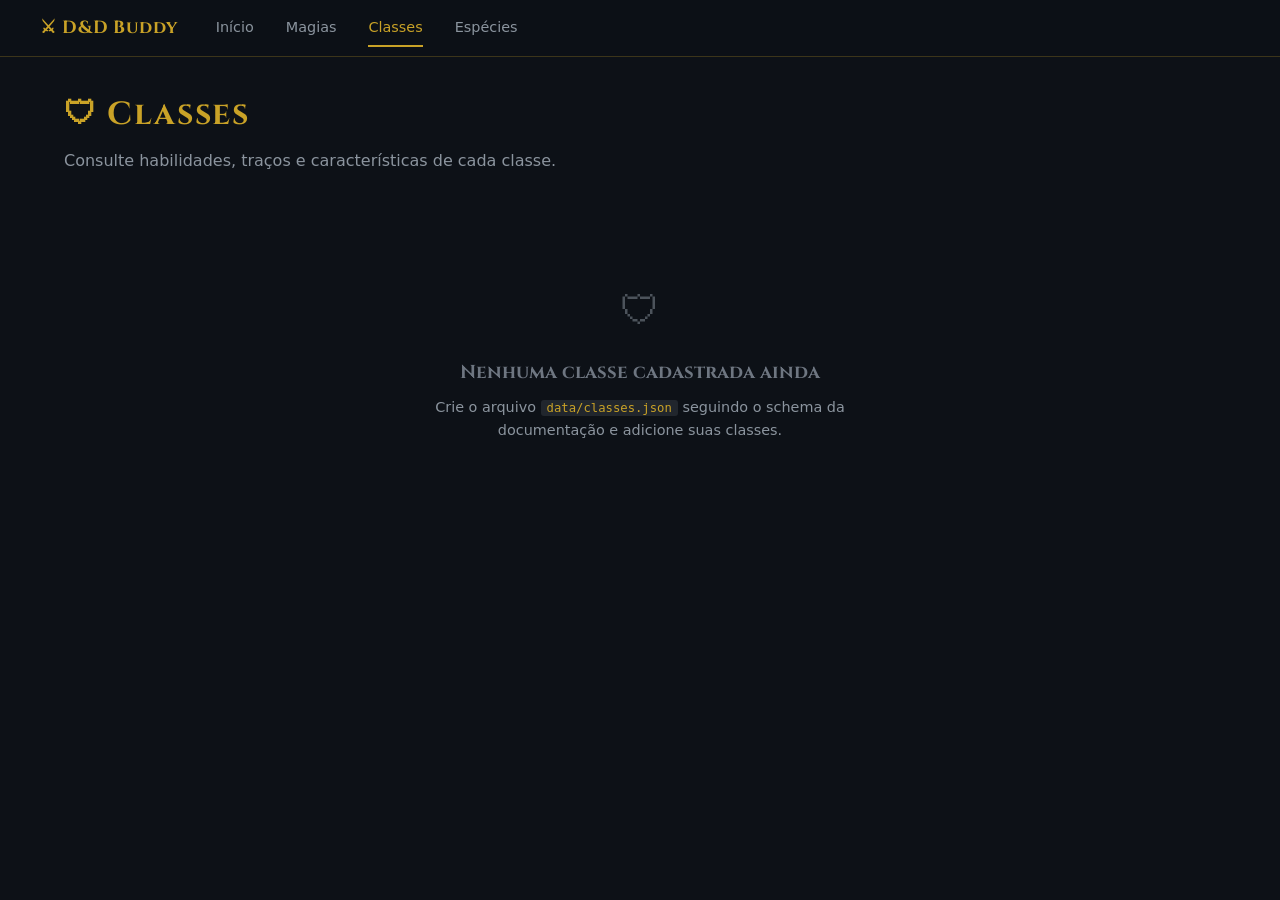
==== classes.html @ dc464db0 "feat: create site structure with spells" ====
<!DOCTYPE html>
<html lang="pt-BR">
<head>
  <meta charset="UTF-8">
  <meta name="viewport" content="width=device-width, initial-scale=1.0">
  <title>Classes — D&D Buddy</title>
  <link rel="stylesheet" href="css/style.css">
</head>
<body>
  <nav>
    <div class="nav-inner">
      <a href="index.html" class="nav-logo">⚔ D&D Buddy</a>
      <div class="nav-links">
        <a href="index.html" class="nav-link" data-page="inicio">Início</a>
        <a href="magias.html" class="nav-link" data-page="magias">Magias</a>
        <a href="classes.html" class="nav-link" data-page="classes">Classes</a>
        <a href="especies.html" class="nav-link" data-page="especies">Espécies</a>
      </div>
      <a href="index.html#favoritos" class="nav-fav-badge hidden" id="nav-fav-badge">
        ★ <span class="fav-count">0</span>
      </a>
    </div>
  </nav>

  <main>
    <h1 class="page-title">🛡 Classes</h1>
    <p class="page-subtitle">Consulte habilidades, traços e características de cada classe.</p>

    <div class="filters" id="filters">
      <input type="search" id="search" class="search-input" placeholder="Buscar por nome...">
      <button id="filter-favs" class="filter-fav-btn">☆ Apenas favoritos</button>
      <p class="results-count" id="results-count"></p>
    </div>

    <div class="cards-grid" id="cards-grid">
      <div class="loading">Carregando classes <span class="spinner"></span></div>
    </div>
  </main>

  <div class="modal-overlay" id="modal-overlay" role="dialog" aria-modal="true" aria-labelledby="modal-title">
    <div class="modal">
      <button class="modal-close" id="modal-close" aria-label="Fechar">✕</button>
      <h2 class="modal-title" id="modal-title"></h2>
      <div class="modal-badges" id="modal-badges"></div>
      <hr class="modal-divider">
      <p class="modal-description" id="modal-description"></p>
      <div class="modal-stats" id="modal-stats"></div>
      <div class="modal-tracos" id="modal-tracos"></div>
      <button class="modal-fav-btn" id="modal-fav-btn"></button>
    </div>
  </div>

  <script src="js/utils.js"></script>
  <script src="js/classes.js"></script>
</body>
</html>
---- css/style.css ----
@import url('https://fonts.googleapis.com/css2?family=Cinzel:wght@400;600;700&display=swap');

:root {
  --bg: #0d1117;
  --bg-card: #161b22;
  --bg-elevated: #21262d;
  --bg-modal: #1c2128;
  --gold: #c9a227;
  --gold-dim: rgba(201, 162, 39, 0.3);
  --red: #9b2335;
  --text: #e6edf3;
  --text-muted: #8b949e;
  --text-dim: #6e7681;
  --border: #30363d;
  --border-gold: rgba(201, 162, 39, 0.25);
  --shadow-gold: 0 0 20px rgba(201, 162, 39, 0.15);
  --radius: 8px;
  --radius-sm: 4px;
  --font-title: 'Cinzel', Georgia, serif;
  --font-body: -apple-system, BlinkMacSystemFont, 'Segoe UI', system-ui, sans-serif;
  --transition: 0.2s ease;
}

*, *::before, *::after { box-sizing: border-box; margin: 0; padding: 0; }
html { scroll-behavior: smooth; }
body {
  background: var(--bg);
  color: var(--text);
  font-family: var(--font-body);
  min-height: 100vh;
  line-height: 1.6;
}

/* ── Nav ── */
nav {
  background: rgba(13, 17, 23, 0.97);
  border-bottom: 1px solid var(--border-gold);
  backdrop-filter: blur(8px);
  position: sticky;
  top: 0;
  z-index: 100;
  padding: 0 24px;
}

.nav-inner {
  max-width: 1200px;
  margin: 0 auto;
  display: flex;
  align-items: center;
  height: 56px;
  gap: 8px;
}

.nav-logo {
  font-family: var(--font-title);
  font-weight: 700;
  font-size: 1.1rem;
  color: var(--gold);
  text-decoration: none;
  margin-right: 16px;
  letter-spacing: 0.05em;
  white-space: nowrap;
}
.nav-logo:hover { color: #e8c040; }

.nav-links { display: flex; gap: 4px; flex: 1; }

.nav-link {
  color: var(--text-muted);
  text-decoration: none;
  padding: 6px 14px;
  border-radius: var(--radius-sm);
  font-size: 0.9rem;
  transition: color var(--transition), background var(--transition);
  position: relative;
  white-space: nowrap;
}
.nav-link:hover { color: var(--text); background: var(--bg-elevated); }
.nav-link.active { color: var(--gold); }
.nav-link.active::after {
  content: '';
  position: absolute;
  bottom: -1px;
  left: 14px;
  right: 14px;
  height: 2px;
  background: var(--gold);
}

.nav-fav-badge {
  margin-left: auto;
  background: var(--bg-elevated);
  border: 1px solid var(--border-gold);
  color: var(--gold);
  font-size: 0.8rem;
  padding: 4px 12px;
  border-radius: 20px;
  text-decoration: none;
  display: flex;
  align-items: center;
  gap: 6px;
  transition: all var(--transition);
  white-space: nowrap;
}
.nav-fav-badge:hover { background: var(--gold); color: var(--bg); }
.nav-fav-badge.hidden { display: none; }

/* ── Page Layout ── */
main {
  max-width: 1200px;
  margin: 0 auto;
  padding: 32px 24px;
}

.page-title {
  font-family: var(--font-title);
  font-size: 2rem;
  font-weight: 700;
  color: var(--gold);
  margin-bottom: 8px;
  letter-spacing: 0.05em;
}
.page-subtitle { color: var(--text-muted); margin-bottom: 24px; }

/* ── Filters ── */
.filters {
  display: flex;
  flex-wrap: wrap;
  gap: 10px;
  margin-bottom: 24px;
  align-items: center;
}

.search-input {
  flex: 1;
  min-width: 200px;
  background: var(--bg-elevated);
  border: 1px solid var(--border);
  color: var(--text);
  padding: 10px 16px;
  border-radius: var(--radius-sm);
  font-size: 0.9rem;
  font-family: var(--font-body);
  transition: border-color var(--transition);
  outline: none;
}
.search-input::placeholder { color: var(--text-dim); }
.search-input:focus { border-color: var(--gold-dim); }

.filter-select {
  background: var(--bg-elevated);
  border: 1px solid var(--border);
  color: var(--text);
  padding: 10px 14px;
  border-radius: var(--radius-sm);
  font-size: 0.85rem;
  font-family: var(--font-body);
  cursor: pointer;
  outline: none;
  transition: border-color var(--transition);
}
.filter-select:focus { border-color: var(--gold-dim); }
.filter-select option { background: var(--bg-elevated); }

.filter-fav-btn {
  background: var(--bg-elevated);
  border: 1px solid var(--border);
  color: var(--text-muted);
  padding: 10px 16px;
  border-radius: var(--radius-sm);
  font-size: 0.85rem;
  cursor: pointer;
  transition: all var(--transition);
  display: flex;
  align-items: center;
  gap: 6px;
  white-space: nowrap;
}
.filter-fav-btn:hover { border-color: var(--gold-dim); color: var(--gold); }
.filter-fav-btn.active { background: rgba(201, 162, 39, 0.1); border-color: var(--gold); color: var(--gold); }

.results-count { color: var(--text-dim); font-size: 0.85rem; width: 100%; }

/* ── Cards Grid ── */
.cards-grid {
  display: grid;
  grid-template-columns: repeat(auto-fill, minmax(280px, 1fr));
  gap: 16px;
}

.card {
  background: var(--bg-card);
  border: 1px solid var(--border-gold);
  border-radius: var(--radius);
  padding: 16px;
  cursor: pointer;
  transition: all var(--transition);
  display: flex;
  flex-direction: column;
  gap: 10px;
}
.card:hover {
  border-color: var(--gold);
  box-shadow: var(--shadow-gold);
  transform: translateY(-2px);
}

.card-header {
  display: flex;
  align-items: flex-start;
  justify-content: space-between;
  gap: 8px;
}

.card-title {
  font-family: var(--font-title);
  font-size: 0.95rem;
  font-weight: 600;
  color: var(--text);
  flex: 1;
  line-height: 1.3;
}

.fav-btn {
  background: none;
  border: none;
  cursor: pointer;
  font-size: 1.1rem;
  color: var(--text-dim);
  padding: 0 4px;
  line-height: 1;
  transition: color var(--transition), transform var(--transition);
  flex-shrink: 0;
}
.fav-btn:hover { color: var(--gold); transform: scale(1.2); }
.fav-btn.active { color: var(--gold); }

.card-badges { display: flex; flex-wrap: wrap; gap: 6px; }

.card-meta { color: var(--text-muted); font-size: 0.8rem; line-height: 1.4; }
.card-meta strong { color: var(--text-dim); font-weight: 500; }

/* ── Badges ── */
.badge {
  display: inline-block;
  font-size: 0.7rem;
  font-weight: 600;
  padding: 2px 8px;
  border-radius: 20px;
  letter-spacing: 0.03em;
  border: 1px solid currentColor;
}
.badge-abjuracao   { color: #60a5fa; background: rgba(96, 165, 250, 0.1); }
.badge-adivinhacao { color: #22d3ee; background: rgba(34, 211, 238, 0.1); }
.badge-conjuracao  { color: #34d399; background: rgba(52, 211, 153, 0.1); }
.badge-encantamento { color: #c084fc; background: rgba(192, 132, 252, 0.1); }
.badge-evocacao    { color: #fb923c; background: rgba(251, 146, 60, 0.1); }
.badge-ilusao      { color: #2dd4bf; background: rgba(45, 212, 191, 0.1); }
.badge-necromancia { color: #a3a3a3; background: rgba(163, 163, 163, 0.1); }
.badge-transmutacao { color: #facc15; background: rgba(250, 204, 21, 0.1); }
.badge-default     { color: var(--text-muted); background: rgba(139, 148, 158, 0.1); }

.badge-circulo   { color: var(--gold); background: rgba(201, 162, 39, 0.1); border-color: var(--gold-dim); }
.badge-circulo-0 { color: var(--text-muted); background: rgba(139, 148, 158, 0.08); border-color: var(--border); }

/* ── Modal ── */
.modal-overlay {
  position: fixed;
  inset: 0;
  background: rgba(0, 0, 0, 0.75);
  z-index: 200;
  display: flex;
  align-items: center;
  justify-content: center;
  padding: 24px;
  backdrop-filter: blur(4px);
  opacity: 0;
  pointer-events: none;
  transition: opacity var(--transition);
}
.modal-overlay.open { opacity: 1; pointer-events: all; }

.modal {
  background: var(--bg-modal);
  border: 1px solid var(--border-gold);
  border-radius: var(--radius);
  box-shadow: var(--shadow-gold);
  max-width: 640px;
  width: 100%;
  max-height: 90vh;
  overflow-y: auto;
  padding: 28px;
  transform: translateY(16px);
  transition: transform var(--transition);
  position: relative;
}
.modal-overlay.open .modal { transform: translateY(0); }

.modal-close {
  position: absolute;
  top: 16px;
  right: 16px;
  background: none;
  border: none;
  color: var(--text-muted);
  font-size: 1.1rem;
  cursor: pointer;
  padding: 4px 8px;
  border-radius: var(--radius-sm);
  transition: all var(--transition);
  line-height: 1;
}
.modal-close:hover { color: var(--text); background: var(--bg-elevated); }

.modal-title {
  font-family: var(--font-title);
  font-size: 1.4rem;
  font-weight: 700;
  color: var(--gold);
  margin-bottom: 12px;
  padding-right: 40px;
  line-height: 1.3;
}

.modal-badges { display: flex; flex-wrap: wrap; gap: 6px; margin-bottom: 20px; }

.modal-divider { border: none; border-top: 1px solid var(--border); margin: 20px 0; }

.modal-description {
  color: var(--text);
  font-size: 0.9rem;
  line-height: 1.75;
  margin-bottom: 20px;
}

.modal-stats {
  display: grid;
  grid-template-columns: repeat(auto-fit, minmax(140px, 1fr));
  gap: 10px;
  margin-bottom: 16px;
}

.modal-stat {
  background: var(--bg-elevated);
  border-radius: var(--radius-sm);
  padding: 10px 14px;
}
.modal-stat-label {
  font-size: 0.68rem;
  text-transform: uppercase;
  letter-spacing: 0.08em;
  color: var(--text-dim);
  margin-bottom: 4px;
}
.modal-stat-value { font-size: 0.88rem; color: var(--text); font-weight: 500; }

.modal-tracos { margin-top: 16px; }
.modal-tracos-title {
  font-family: var(--font-title);
  font-size: 0.8rem;
  color: var(--text-dim);
  text-transform: uppercase;
  letter-spacing: 0.08em;
  margin-bottom: 10px;
}
.modal-traco {
  padding: 10px 14px;
  background: var(--bg-elevated);
  border-radius: var(--radius-sm);
  margin-bottom: 6px;
}
.modal-traco-nome { color: var(--gold); font-size: 0.85rem; font-weight: 600; margin-bottom: 4px; }
.modal-traco-desc { color: var(--text-muted); font-size: 0.82rem; line-height: 1.5; }

.modal-fav-btn {
  display: flex;
  align-items: center;
  gap: 8px;
  background: var(--bg-elevated);
  border: 1px solid var(--border);
  color: var(--text-muted);
  padding: 10px 18px;
  border-radius: var(--radius-sm);
  cursor: pointer;
  font-size: 0.85rem;
  font-family: var(--font-body);
  transition: all var(--transition);
  margin-top: 4px;
}
.modal-fav-btn:hover { border-color: var(--gold-dim); color: var(--gold); }
.modal-fav-btn.active { background: rgba(201, 162, 39, 0.1); border-color: var(--gold); color: var(--gold); }

/* ── Empty State ── */
.empty-state {
  text-align: center;
  padding: 80px 24px;
  color: var(--text-muted);
}
.empty-state-icon { font-size: 2.5rem; margin-bottom: 16px; opacity: 0.5; }
.empty-state h3 { font-family: var(--font-title); color: var(--text-dim); margin-bottom: 8px; }
.empty-state p { font-size: 0.9rem; max-width: 420px; margin: 0 auto; line-height: 1.6; }
.empty-state code { background: var(--bg-elevated); padding: 1px 6px; border-radius: 3px; font-size: 0.85em; color: var(--gold); }

/* ── Index hero ── */
.hero {
  text-align: center;
  padding: 64px 24px 48px;
  background: radial-gradient(ellipse at center top, rgba(201, 162, 39, 0.07) 0%, transparent 60%);
}
.hero-title {
  font-family: var(--font-title);
  font-size: 3rem;
  font-weight: 700;
  color: var(--gold);
  letter-spacing: 0.1em;
  margin-bottom: 12px;
}
.hero-divider { border: none; border-top: 1px solid var(--border-gold); margin: 32px auto; max-width: 300px; }
.hero-subtitle { color: var(--text-muted); font-size: 1rem; max-width: 500px; margin: 0 auto; }

.nav-cards {
  display: grid;
  grid-template-columns: repeat(auto-fit, minmax(240px, 1fr));
  gap: 20px;
  margin-bottom: 48px;
}
.nav-card {
  background: var(--bg-card);
  border: 1px solid var(--border-gold);
  border-radius: var(--radius);
  padding: 28px 24px;
  text-decoration: none;
  color: var(--text);
  transition: all var(--transition);
  display: flex;
  flex-direction: column;
  gap: 10px;
}
.nav-card:hover {
  border-color: var(--gold);
  box-shadow: var(--shadow-gold);
  transform: translateY(-3px);
}
.nav-card-icon { font-size: 1.8rem; }
.nav-card-title { font-family: var(--font-title); font-size: 1.2rem; color: var(--gold); }
.nav-card-desc { color: var(--text-muted); font-size: 0.85rem; line-height: 1.5; }

.section-title {
  font-family: var(--font-title);
  font-size: 1rem;
  color: var(--text-muted);
  text-transform: uppercase;
  letter-spacing: 0.08em;
  margin-bottom: 16px;
  padding-bottom: 8px;
  border-bottom: 1px solid var(--border);
}

.fav-recent-list { display: flex; flex-direction: column; gap: 8px; }
.fav-recent-item {
  background: var(--bg-card);
  border: 1px solid var(--border);
  border-radius: var(--radius-sm);
  padding: 12px 16px;
  text-decoration: none;
  color: var(--text);
  display: flex;
  align-items: center;
  gap: 12px;
  font-size: 0.9rem;
  transition: all var(--transition);
}
.fav-recent-item:hover { border-color: var(--border-gold); background: var(--bg-elevated); }
.fav-recent-item-star { color: var(--gold); flex-shrink: 0; }
.fav-recent-item-type {
  font-size: 0.75rem;
  color: var(--text-dim);
  margin-left: auto;
  background: var(--bg-elevated);
  padding: 2px 8px;
  border-radius: 20px;
  flex-shrink: 0;
}

/* ── Loading ── */
.loading {
  text-align: center;
  padding: 80px 24px;
  color: var(--text-muted);
  grid-column: 1 / -1;
  display: flex;
  align-items: center;
  justify-content: center;
  gap: 12px;
}
.spinner {
  display: inline-block;
  width: 20px;
  height: 20px;
  border: 2px solid var(--border);
  border-top-color: var(--gold);
  border-radius: 50%;
  animation: spin 0.8s linear infinite;
}
@keyframes spin { to { transform: rotate(360deg); } }

/* ── Scrollbar ── */
::-webkit-scrollbar { width: 6px; height: 6px; }
::-webkit-scrollbar-track { background: var(--bg); }
::-webkit-scrollbar-thumb { background: var(--border); border-radius: 3px; }
::-webkit-scrollbar-thumb:hover { background: var(--text-dim); }

/* ── Responsive ── */
@media (max-width: 640px) {
  .hero-title { font-size: 2rem; }
  .nav-logo { font-size: 0.95rem; }
  .nav-link { padding: 6px 10px; font-size: 0.85rem; }
  .filters { flex-direction: column; }
  .search-input, .filter-select, .filter-fav-btn { width: 100%; }
  .modal { padding: 20px; }
  .modal-stats { grid-template-columns: 1fr 1fr; }
  nav { padding: 0 16px; }
  main { padding: 24px 16px; }
}
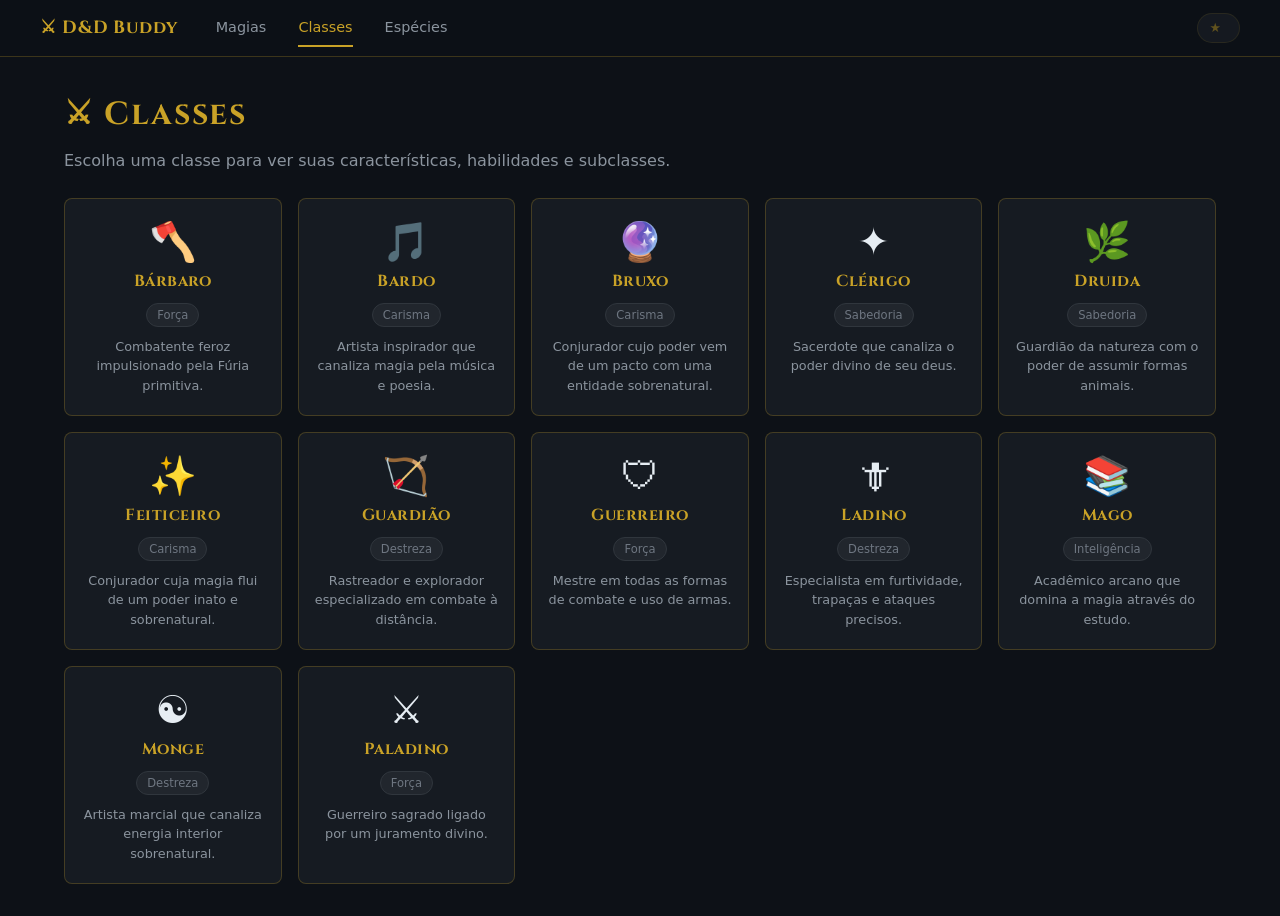
==== commit 0078fc70: "feat: create classes pages" ====
--- a/classes.html
+++ b/classes.html
@@ -11,44 +11,21 @@
     <div class="nav-inner">
       <a href="index.html" class="nav-logo">⚔ D&D Buddy</a>
       <div class="nav-links">
-        <a href="index.html" class="nav-link" data-page="inicio">Início</a>
         <a href="magias.html" class="nav-link" data-page="magias">Magias</a>
         <a href="classes.html" class="nav-link" data-page="classes">Classes</a>
         <a href="especies.html" class="nav-link" data-page="especies">Espécies</a>
       </div>
-      <a href="index.html#favoritos" class="nav-fav-badge hidden" id="nav-fav-badge">
-        ★ <span class="fav-count">0</span>
+      <a href="favoritos.html" class="nav-fav-badge" id="nav-fav-badge">
+        ★ <span class="fav-count"></span>
       </a>
     </div>
   </nav>
 
   <main>
-    <h1 class="page-title">🛡 Classes</h1>
-    <p class="page-subtitle">Consulte habilidades, traços e características de cada classe.</p>
-
-    <div class="filters" id="filters">
-      <input type="search" id="search" class="search-input" placeholder="Buscar por nome...">
-      <button id="filter-favs" class="filter-fav-btn">☆ Apenas favoritos</button>
-      <p class="results-count" id="results-count"></p>
-    </div>
-
-    <div class="cards-grid" id="cards-grid">
-      <div class="loading">Carregando classes <span class="spinner"></span></div>
-    </div>
+    <h1 class="page-title">⚔ Classes</h1>
+    <p class="page-subtitle">Escolha uma classe para ver suas características, habilidades e subclasses.</p>
+    <div class="class-grid" id="class-grid"></div>
   </main>
-
-  <div class="modal-overlay" id="modal-overlay" role="dialog" aria-modal="true" aria-labelledby="modal-title">
-    <div class="modal">
-      <button class="modal-close" id="modal-close" aria-label="Fechar">✕</button>
-      <h2 class="modal-title" id="modal-title"></h2>
-      <div class="modal-badges" id="modal-badges"></div>
-      <hr class="modal-divider">
-      <p class="modal-description" id="modal-description"></p>
-      <div class="modal-stats" id="modal-stats"></div>
-      <div class="modal-tracos" id="modal-tracos"></div>
-      <button class="modal-fav-btn" id="modal-fav-btn"></button>
-    </div>
-  </div>
 
   <script src="js/utils.js"></script>
   <script src="js/classes.js"></script>
--- a/css/style.css
+++ b/css/style.css
@@ -22,7 +22,7 @@
 }
 
 *, *::before, *::after { box-sizing: border-box; margin: 0; padding: 0; }
-html { scroll-behavior: smooth; }
+html { scroll-behavior: smooth; overflow-x: clip; }
 body {
   background: var(--bg);
   color: var(--text);
@@ -103,7 +103,8 @@
   white-space: nowrap;
 }
 .nav-fav-badge:hover { background: var(--gold); color: var(--bg); }
-.nav-fav-badge.hidden { display: none; }
+.nav-fav-badge.empty { opacity: 0.45; }
+.nav-fav-badge.empty:hover { opacity: 1; background: var(--bg-elevated); color: var(--gold); }
 
 /* ── Page Layout ── */
 main {
@@ -317,9 +318,16 @@
   font-size: 1.4rem;
   font-weight: 700;
   color: var(--gold);
+  line-height: 1.3;
+  flex: 1;
+}
+
+.modal-title-row {
+  display: flex;
+  align-items: flex-start;
+  gap: 10px;
   margin-bottom: 12px;
   padding-right: 40px;
-  line-height: 1.3;
 }
 
 .modal-badges { display: flex; flex-wrap: wrap; gap: 6px; margin-bottom: 20px; }
@@ -373,22 +381,18 @@
 .modal-traco-desc { color: var(--text-muted); font-size: 0.82rem; line-height: 1.5; }
 
 .modal-fav-btn {
-  display: flex;
-  align-items: center;
-  gap: 8px;
-  background: var(--bg-elevated);
-  border: 1px solid var(--border);
-  color: var(--text-muted);
-  padding: 10px 18px;
-  border-radius: var(--radius-sm);
+  background: none;
+  border: none;
   cursor: pointer;
-  font-size: 0.85rem;
-  font-family: var(--font-body);
-  transition: all var(--transition);
-  margin-top: 4px;
-}
-.modal-fav-btn:hover { border-color: var(--gold-dim); color: var(--gold); }
-.modal-fav-btn.active { background: rgba(201, 162, 39, 0.1); border-color: var(--gold); color: var(--gold); }
+  font-size: 1.5rem;
+  color: var(--text-dim);
+  padding: 0 2px;
+  line-height: 1;
+  transition: color var(--transition), transform var(--transition);
+  flex-shrink: 0;
+}
+.modal-fav-btn:hover { color: var(--gold); transform: scale(1.15); }
+.modal-fav-btn.active { color: var(--gold); }
 
 /* ── Empty State ── */
 .empty-state {
@@ -504,6 +508,194 @@
 }
 @keyframes spin { to { transform: rotate(360deg); } }
 
+/* ── Favorites page ── */
+.fav-section { margin-bottom: 40px; }
+.fav-section:last-child { margin-bottom: 0; }
+
+/* ── Class menu ── */
+.class-grid {
+  display: grid;
+  grid-template-columns: repeat(auto-fill, minmax(180px, 1fr));
+  gap: 16px;
+}
+
+.class-card {
+  background: var(--bg-card);
+  border: 1px solid var(--border-gold);
+  border-radius: var(--radius);
+  padding: 24px 16px 20px;
+  text-decoration: none;
+  color: var(--text);
+  display: flex;
+  flex-direction: column;
+  align-items: center;
+  text-align: center;
+  gap: 8px;
+  transition: all var(--transition);
+  cursor: pointer;
+}
+.class-card:hover {
+  border-color: var(--gold);
+  box-shadow: var(--shadow-gold);
+  transform: translateY(-3px);
+}
+.class-card-icon { font-size: 2.4rem; line-height: 1; }
+.class-card-name {
+  font-family: var(--font-title);
+  font-size: 1rem;
+  color: var(--gold);
+  font-weight: 700;
+  letter-spacing: 0.03em;
+}
+.class-card-attr {
+  font-size: 0.72rem;
+  color: var(--text-dim);
+  background: var(--bg-elevated);
+  padding: 2px 10px;
+  border-radius: 20px;
+  border: 1px solid var(--border);
+}
+.class-card-desc {
+  font-size: 0.8rem;
+  color: var(--text-muted);
+  line-height: 1.5;
+  margin-top: 2px;
+}
+
+/* ── Class detail view ── */
+.back-btn {
+  background: var(--bg-elevated);
+  border: 1px solid var(--border);
+  color: var(--text-muted);
+  padding: 8px 16px;
+  border-radius: var(--radius-sm);
+  font-size: 0.85rem;
+  font-family: var(--font-body);
+  cursor: pointer;
+  transition: all var(--transition);
+  margin-bottom: 28px;
+  display: inline-flex;
+  align-items: center;
+  gap: 6px;
+}
+.back-btn:hover { border-color: var(--gold-dim); color: var(--gold); }
+.back-btn { text-decoration: none; }
+
+.class-detail-header {
+  display: flex;
+  align-items: center;
+  gap: 16px;
+  margin-bottom: 32px;
+  padding-bottom: 20px;
+  border-bottom: 1px solid var(--border-gold);
+}
+.class-detail-icon { font-size: 2.8rem; line-height: 1; flex-shrink: 0; }
+.class-detail-name {
+  font-family: var(--font-title);
+  font-size: 2rem;
+  color: var(--gold);
+  font-weight: 700;
+  letter-spacing: 0.05em;
+}
+
+/* ── Prose (rendered markdown) ── */
+.prose { max-width: 840px; }
+
+.prose h1 {
+  font-family: var(--font-title);
+  color: var(--gold);
+  font-size: 1.6rem;
+  margin: 36px 0 12px;
+  letter-spacing: 0.04em;
+}
+.prose h1:first-child { margin-top: 0; }
+
+.prose h2 {
+  font-family: var(--font-title);
+  color: var(--gold);
+  font-size: 1.2rem;
+  margin: 28px 0 10px;
+  padding-bottom: 8px;
+  border-bottom: 1px solid var(--border-gold);
+  letter-spacing: 0.03em;
+}
+
+.prose h3 {
+  font-family: var(--font-title);
+  color: var(--text);
+  font-size: 0.95rem;
+  margin: 20px 0 6px;
+  letter-spacing: 0.02em;
+}
+
+.prose p {
+  color: var(--text);
+  font-size: 0.9rem;
+  line-height: 1.8;
+  margin-bottom: 12px;
+}
+
+.prose strong { color: var(--gold); font-weight: 600; }
+.prose em { color: var(--text-muted); font-style: italic; }
+
+.prose ul, .prose ol { margin: 6px 0 12px 22px; }
+.prose li {
+  color: var(--text);
+  font-size: 0.9rem;
+  line-height: 1.7;
+  margin-bottom: 4px;
+}
+
+.prose table {
+  border-collapse: collapse;
+  margin: 16px 0;
+  font-size: 0.82rem;
+  display: block;
+  overflow-x: auto;
+  max-width: 100%;
+}
+.prose th {
+  background: var(--bg-elevated);
+  color: var(--gold);
+  padding: 8px 14px;
+  text-align: left;
+  border: 1px solid var(--border);
+  font-family: var(--font-title);
+  font-size: 0.7rem;
+  letter-spacing: 0.06em;
+  white-space: nowrap;
+}
+.prose td {
+  padding: 7px 14px;
+  border: 1px solid var(--border);
+  color: var(--text);
+  white-space: nowrap;
+}
+.prose tr:nth-child(even) td { background: rgba(255,255,255,0.02); }
+
+.prose hr {
+  border: none;
+  border-top: 1px solid var(--border-gold);
+  margin: 24px 0;
+}
+
+.prose blockquote {
+  border-left: 3px solid var(--gold-dim);
+  margin: 16px 0;
+  padding: 8px 16px;
+  background: rgba(201,162,39,0.04);
+  border-radius: 0 var(--radius-sm) var(--radius-sm) 0;
+}
+.prose blockquote p { margin-bottom: 0; }
+
+.prose code {
+  background: var(--bg-elevated);
+  padding: 1px 6px;
+  border-radius: 3px;
+  font-size: 0.85em;
+  color: var(--gold);
+}
+
 /* ── Scrollbar ── */
 ::-webkit-scrollbar { width: 6px; height: 6px; }
 ::-webkit-scrollbar-track { background: var(--bg); }
@@ -512,13 +704,45 @@
 
 /* ── Responsive ── */
 @media (max-width: 640px) {
-  .hero-title { font-size: 2rem; }
-  .nav-logo { font-size: 0.95rem; }
-  .nav-link { padding: 6px 10px; font-size: 0.85rem; }
+  /* Nav: single row that scrolls horizontally — no wrapping, no reordering */
+  nav { padding: 0 16px; }
+  .nav-inner { overflow-x: auto; scrollbar-width: none; gap: 4px; }
+  .nav-inner::-webkit-scrollbar { display: none; }
+  .nav-logo { flex-shrink: 0; font-size: 0.95rem; margin-right: 4px; }
+  .nav-links { flex: none; gap: 0; }
+  .nav-link { flex-shrink: 0; padding: 6px 10px; font-size: 0.85rem; }
+  .nav-fav-badge { flex-shrink: 0; margin-left: 8px; font-size: 0.75rem; padding: 4px 8px; }
+
+  /* Page content */
+  main { padding: 20px 16px; }
+  .page-title { font-size: 1.6rem; }
+
+  /* Hero */
+  .hero { padding: 40px 16px 32px; }
+  .hero-title { font-size: 2rem; letter-spacing: 0.04em; }
+
+  /* Filters: stack vertically */
   .filters { flex-direction: column; }
-  .search-input, .filter-select, .filter-fav-btn { width: 100%; }
-  .modal { padding: 20px; }
+  .search-input { min-width: 0; width: 100%; }
+  .filter-select, .filter-fav-btn { width: 100%; }
+
+  /* Cards: single column */
+  .cards-grid { grid-template-columns: 1fr; }
+
+  /* Modal: slide up from bottom as a sheet */
+  .modal-overlay { padding: 0; align-items: flex-end; }
+  .modal {
+    max-height: 92vh;
+    border-radius: var(--radius) var(--radius) 0 0;
+    padding: 20px 16px;
+  }
   .modal-stats { grid-template-columns: 1fr 1fr; }
-  nav { padding: 0 16px; }
-  main { padding: 24px 16px; }
-}
+
+  /* Classes */
+  .class-grid { grid-template-columns: repeat(2, 1fr); gap: 12px; }
+  .class-card { padding: 18px 10px 14px; gap: 6px; }
+  .class-card-icon { font-size: 1.8rem; }
+  .class-card-name { font-size: 0.88rem; }
+  .class-card-desc { display: none; }
+  .class-detail-name { font-size: 1.5rem; }
+}
